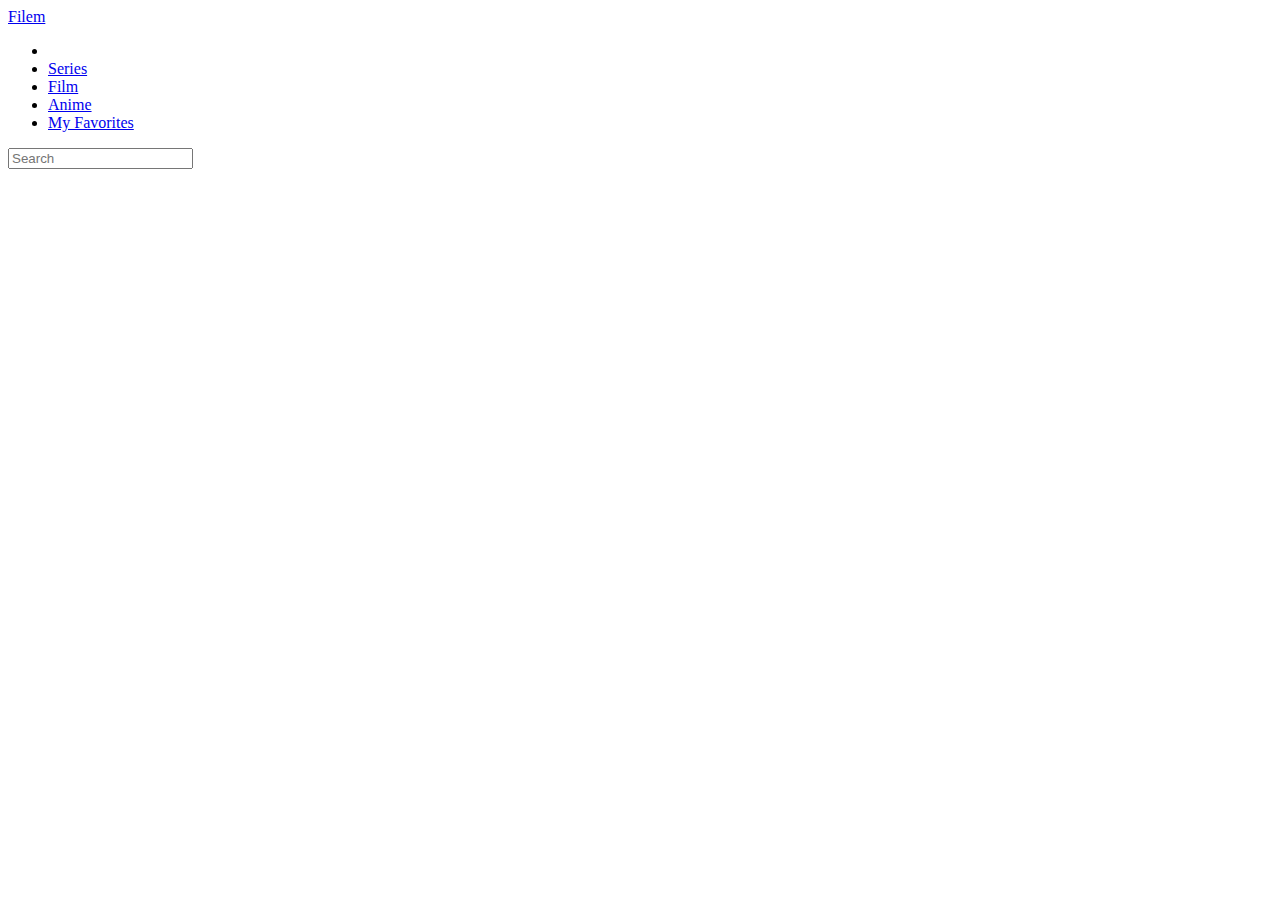
==== anime.html @ 7fe80259 "first commit" ====
<!DOCTYPE html>
<html lang="en">
<head>
    <meta charset="UTF-8">
    <meta name="viewport" content="width=device-width, initial-scale=1.0">
    <title>Anime</title>
</head>

<body>
    <header>
        <a href="index.html" class="logo">Filem</a>
        <ul class="nav">
            <li><a href="index.html"><i class="fa fa-home" aria-hidden="true"></i></a></li>
            <li><a href="series.html">Series</a></li>
            <li><a href="film.html">Film</a></li>
            <li><a href="anime.html">Anime</a></li>
            <li><a href="myfav.html">My Favorites</a></li>
        </ul>
        <div class="search">
            <input type="text" placeholder="Search" />
            <i class="fa fa-search" aria-hidden="true"></i>
        </div>
    </header>
</body>
</html>
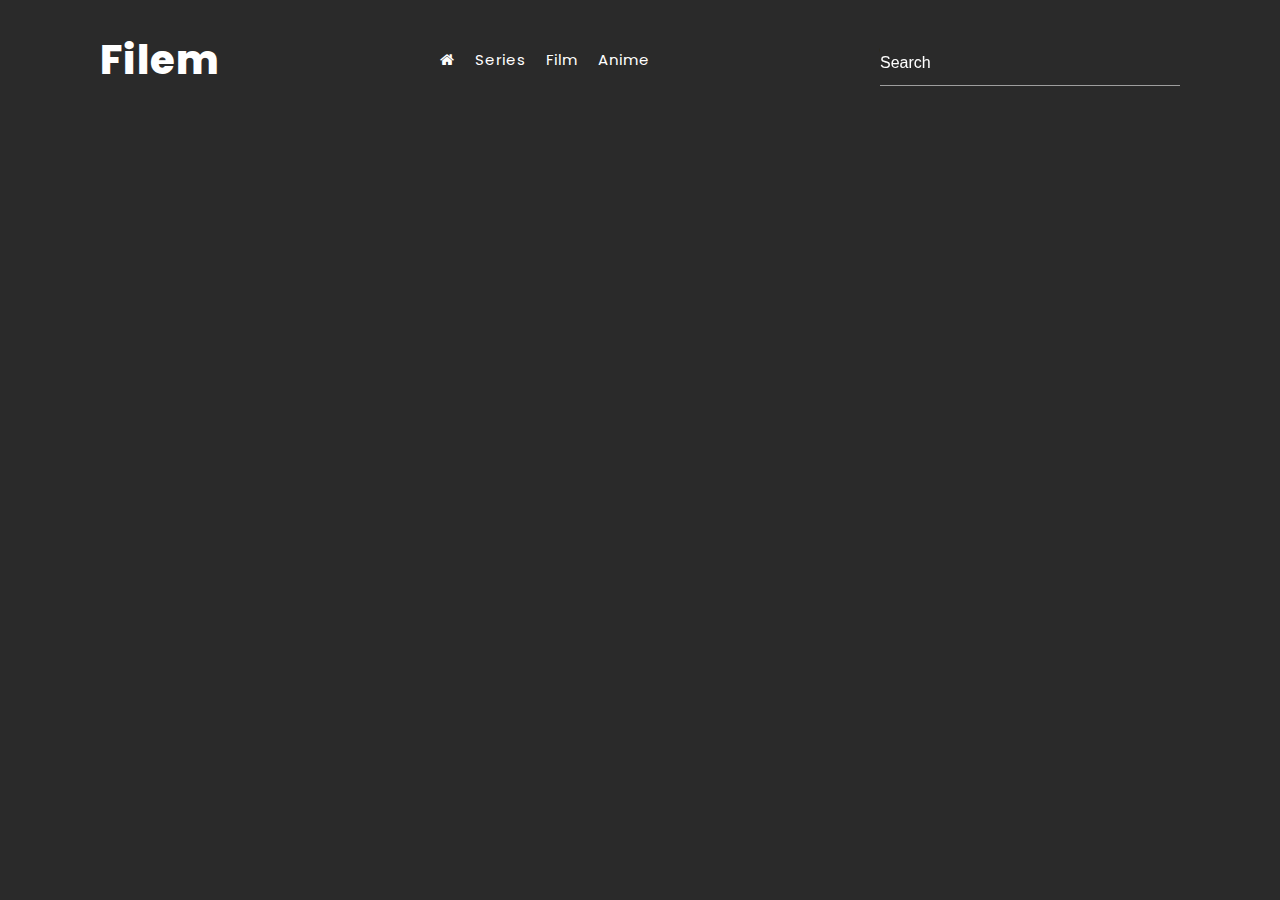
==== commit e24f81be: "Update Css" ====
--- a/anime.html
+++ b/anime.html
@@ -3,7 +3,10 @@
 <head>
     <meta charset="UTF-8">
     <meta name="viewport" content="width=device-width, initial-scale=1.0">
-    <title>Anime</title>
+    <link rel="stylesheet" href="font-awesome-4.7.0/css/font-awesome.css" />
+    <link rel="stylesheet" href="https://cdnjs.cloudflare.com/ajax/libs/materialize/1.0.0/css/materialize.min.css">
+    <link rel="stylesheet" href="style.css">
+    <title>Movie Website | Anime</title>
 </head>
 
 <body>
@@ -14,7 +17,6 @@
             <li><a href="series.html">Series</a></li>
             <li><a href="film.html">Film</a></li>
             <li><a href="anime.html">Anime</a></li>
-            <li><a href="myfav.html">My Favorites</a></li>
         </ul>
         <div class="search">
             <input type="text" placeholder="Search" />
--- a/style.css
+++ b/style.css
@@ -0,0 +1,326 @@
+@import url('https://fonts.googleapis.com/css2?family=Poppins:ital,wght@0,100;0,200;0,300;0,400;0,500;0,600;0,700;0,800;0,900;1,100;1,200;1,300;1,400;1,500;1,600;1,700;1,800;1,900&display=swap');
+*{
+    margin: 0;
+    padding: 0;
+    box-sizing: border-box;
+}
+
+:root{
+    --primary: #ff3700;
+}
+
+body{
+    background: #2a2a2a;
+    font-family: 'Poppins', sans-serif;
+}
+header{
+    position: absolute;
+    top: 0;
+    left: 0;
+    width: 100%;
+    display: flex;
+    justify-content: space-between;
+    align-items: center;
+    padding: 30px 100px;
+    z-index: 10;
+ }
+
+ .logo{
+    font-size: 40px;
+    color: #ffffffff;
+    letter-spacing: 1px;
+    font-weight: 800;
+ }
+
+.nav {
+    display: flex;
+}
+
+.nav li{
+    list-style: none;
+    margin: 5px;
+}
+
+.nav li a {
+    color: #ffffffff;
+    text-decoration: none;
+    font-weight: 400;
+    letter-spacing: 1px;
+    cursor: pointer;
+    transition: 0.3s;
+    margin-right: 10px !important;
+}
+
+.nav li:hover a {
+    color: var(--primary);
+}
+
+.search {
+    position: relative;
+    width: 300px;
+    height: 40px;
+}
+
+.search input {
+    position: absolute;
+    left: 0;
+    top: 0;
+    width: 100%;
+    height: 100%;
+    color: #ffffff; 
+    background: transparent; 
+    border: 1px solid rgba(255, 255, 255, 0.5);
+    border-radius: 4px;
+    padding: 8px; 
+    box-sizing: border-box;
+    backdrop-filter: blur(100px);
+}
+
+.search input::placeholder{
+    color: #ffffff;
+}
+
+.banner{
+    position: relative;
+    width: 100%;
+    min-height: 100vh;
+    padding: 0 100px;
+    display: flex;
+    justify-content: space-between;
+    align-items: center;
+    background: rgba(0, 0, 0, 0.5);
+    background-size:  cover;
+    background-position: center;
+    overflow: hidden;
+    transition: 0.5;
+}
+
+.banner::before{
+    position: absolute;
+    content: '';
+    top: 0;
+    left: 0;
+    right: 0;
+    bottom: 0;
+    width: 100%;
+    height: 100%;
+    background: #2a2a2a;
+}
+
+.content {
+    position: relative;
+    max-width: 550px;
+    display: none;
+    visibility: hidden;
+    transform: scale(0);
+    transition: 0.5s;
+}
+
+.content.active {
+    display: block;
+    padding: 0;
+    visibility: visible;
+    transform: scale(1);
+    transition: 0.5s;
+}
+
+.header-title {
+    color: #fff;
+    font-weight: 600;
+    display: -webkit-box;
+    -webkit-box-orient: vertical;
+    overflow: hidden;
+    text-overflow: ellipsis;
+    -webkit-line-clamp: 2
+}
+
+
+.movie-title{
+    max-width: 250px;
+}
+
+.banner .content h4{
+    color: rgba(255, 255, 255, 0.5);
+    font-weight: 400;
+    font-size: 30px;
+}
+
+.banner .content h4 span{
+    padding: 0 10px;
+    border-right: 1px solid rgba(255, 255, 255, 0.5);
+}
+
+.banner .content h4 span:last-child{
+    padding-left: 0;
+}
+
+.banner .content h4 span:last-child{
+    border-right: 0;
+}
+
+.banner .content h4 span i{
+    background: var(--primary);
+    color: #ffffff;
+    padding: 0 8px;
+    display: inline-block;
+    border-radius: 2px;
+}
+
+.banner .content p{
+    font-size: lem;
+    font-weight: 300;
+    line-height: 1.5em;
+    color: #ffffff;
+    margin: 10px 0 20px;
+}
+
+.banner .content .button {
+    position: relative;
+}
+
+.banner .content .button a{
+    position: relative;
+    display: inline-block;
+    margin-right: 10px;
+    background: var(--primary);
+    color: #ffffff;
+    padding: 6px 20px;
+    text-decoration: none;
+    font-weight: 500;
+    letter-spacing: 1px;
+    text-transform: uppercase;
+    transition: 0.5s;
+    cursor: pointer;
+}
+
+.banner .content .button a:nth-child(2){
+    background: rgba(0, 0, 0, 0.5);
+    border: 1px solid rgba(255, 255, 255, 0.2);
+}
+
+.banner .content .button a:hover:nth-child(2){
+    background: var(--primary);
+}
+
+.banner .carousel-box{
+    position: relative;
+    min-width: 550px;
+    min-height: 300px;
+    display: flex;
+    justify-content: center;
+    align-items: center;
+    background: rgba(0, 0, 0, 0.2);
+    box-shadow: 20px 20px 50px rgba(0, 0, 0, 0.5);
+    border: 1px solid rgba(255, 255, 255, 0.1);
+    backdrop-filter: blur(20px);
+    border-radius: 10px;
+}
+
+.carousel {
+    position: relative;
+    height: 300px;
+    width: 500px;
+    perspective: 1300;
+}
+
+.carousel .carousel-item{
+    width: 150px;
+    height: 300px;
+    cursor: pointer;
+}
+
+.carousel .carousel-item img{
+    height: 235px;
+    border-radius: 10px;
+    transform: translateX(1px) translateY(30px);
+    object-fit: cover;
+    object-position: center;
+}
+
+.play{
+    position: absolute;
+    bottom: 50px;
+    left: 100px;
+    display: inline-flex;
+    justify-content: flex-start;
+    align-items: center;
+    color: #ffffff;
+    text-decoration: none;
+    text-transform: uppercase;
+    font-weight: 500;
+    letter-spacing: 1px;
+    cursor: pointer !important;
+    transition: 0.3s;
+}   
+
+.play i {
+    margin-right: 10px;
+    font-size: 40px;
+    cursor: pointer !important;
+}
+
+.play :hover {
+    color: var(--primary);
+}
+
+.sci {
+    position: absolute;
+    bottom: 50px;
+    right: 100px;
+    display: inline-flex;
+    justify-content: center;
+    align-items: center;
+    gap: 25px;
+}
+
+.sci a {
+    color: #ffffff;
+    text-decoration: none;
+    text-transform: uppercase;
+    font-weight: 500;
+    letter-spacing: 1px;
+    font-size: 25px;
+    transition: 0.3s;
+    cursor: pointer;
+}
+
+.sci a:hover {
+    color: var(--primary);
+}
+
+.trailer {
+    position:fixed;
+    top: 50%;
+    left: 50%;
+    transform: translate(-50%,-50%);
+    z-index: 100;
+    width: 100%;
+    height: 100%;
+    display: flex;
+    justify-content: center;
+    align-items: center;
+    backdrop-filter: blur(20px);
+    visibility: hidden;
+    opacity: 0;
+    transition: 0.5s;
+}
+
+.trailer.active {
+    visibility:visible;
+    opacity: 1;
+}
+
+.trailer.video {
+    max-width: 900px;
+    outline: none;
+}
+
+.close { 
+    position: absolute;
+    top: 30px;
+    right: 30px;
+    cursor: pointer;
+    filter: invert(1);
+    max-width: 30px;
+
+}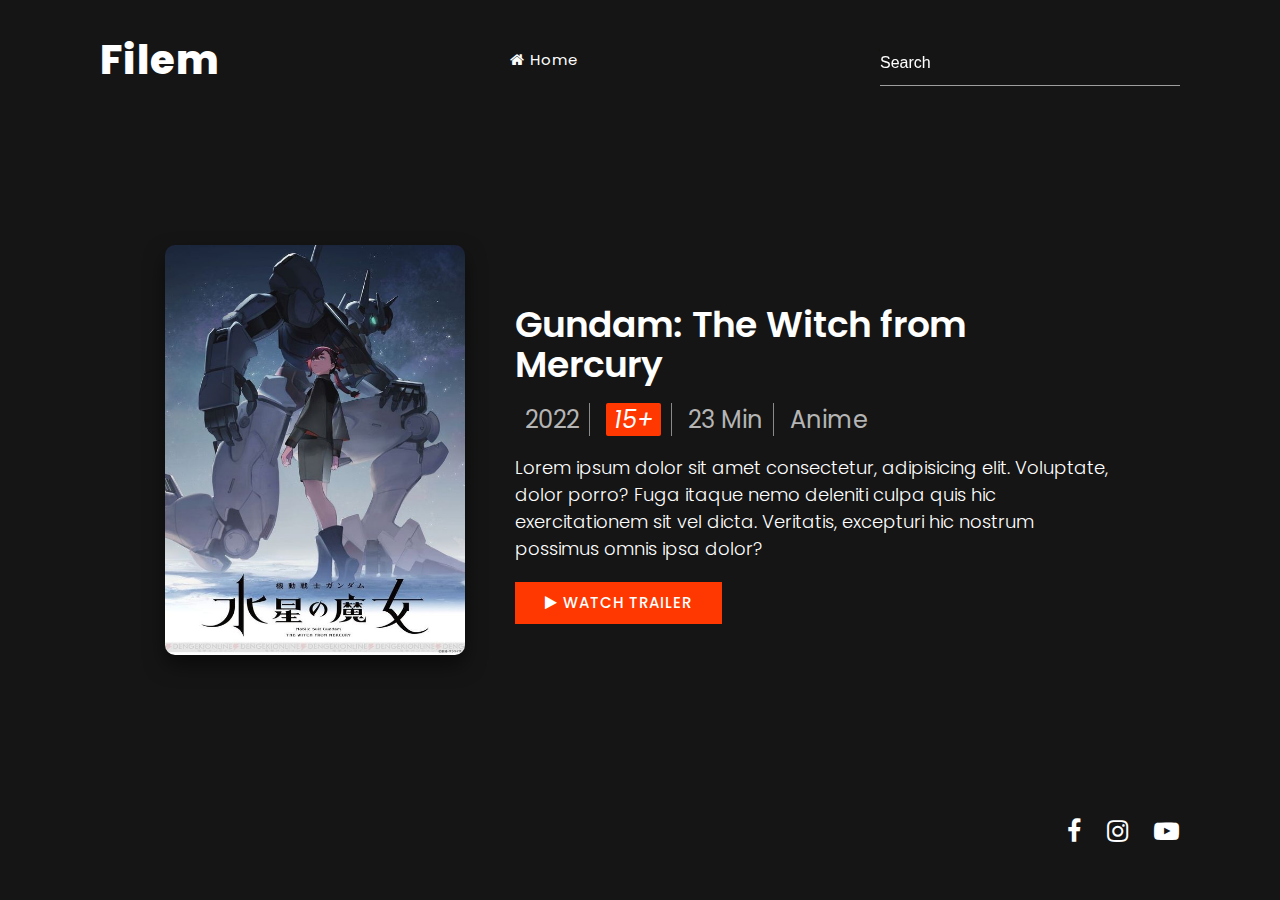
==== commit a335b209: "All Features Completed" ====
--- a/anime.html
+++ b/anime.html
@@ -1,27 +1,537 @@
 <!DOCTYPE html>
 <html lang="en">
 <head>
-    <meta charset="UTF-8">
-    <meta name="viewport" content="width=device-width, initial-scale=1.0">
+    <meta charset="UTF-8"/>
+    <meta name="viewport" content="width=device-width, initial-scale=1.0" />
     <link rel="stylesheet" href="font-awesome-4.7.0/css/font-awesome.css" />
     <link rel="stylesheet" href="https://cdnjs.cloudflare.com/ajax/libs/materialize/1.0.0/css/materialize.min.css">
-    <link rel="stylesheet" href="style.css">
-    <title>Movie Website | Anime</title>
+    <style>
+        @import url('https://fonts.googleapis.com/css2?family=Poppins:ital,wght@0,100;0,200;0,300;0,400;0,500;0,600;0,700;0,800;0,900;1,100;1,200;1,300;1,400;1,500;1,600;1,700;1,800;1,900&display=swap');
+        * {
+            margin: 0;
+            padding: 0;
+            box-sizing: border-box;
+        }
+        
+        :root {
+            --primary: #ff3700;
+        }
+        
+        body {
+            background: #2a2a2a;
+            font-family: 'Poppins', sans-serif;
+        }
+        
+        header {
+            position: absolute;
+            top: 0;
+            left: 0;
+            width: 100%;
+            display: flex;
+            justify-content: space-between;
+            align-items: center;
+            padding: 30px 100px;
+            z-index: 10;
+        }
+        
+        .logo {
+            font-size: 40px;
+            color: #ffffffff;
+            letter-spacing: 1px;
+            font-weight: 800;
+        }
+        
+        .nav {
+            display: flex;
+        }
+        
+        .nav li {
+            list-style: none;
+            margin: 5px;
+        }
+        
+        .nav li a {
+            color: #ffffffff;
+            text-decoration: none;
+            font-weight: 400;
+            letter-spacing: 1px;
+            cursor: pointer;
+            transition: 0.3s;
+            margin-right: 10px !important;
+        }
+        
+        .nav li:hover a {
+            color: var(--primary);
+        }
+        
+        .search {
+            position: relative;
+            width: 300px;
+            height: 40px;
+        }
+        
+        .search input {
+            position: absolute;
+            left: 0;
+            top: 0;
+            width: 100%;
+            height: 100%;
+            color: #ffffff; 
+            background: transparent; 
+            border: 1px solid rgba(255, 255, 255, 0.5);
+            border-radius: 4px;
+            padding: 8px; 
+            box-sizing: border-box;
+            backdrop-filter: blur(100px);
+        }
+        
+        .search input::placeholder {
+            color: #ffffff;
+        }
+        
+        .banner {
+            position: relative;
+            width: 100%;
+            min-height: 100vh;
+            padding: 0 100px;
+            display: flex;
+            justify-content: space-between;
+            align-items: center;
+            background: rgba(0, 0, 0, 0.5);
+            background-size:  cover;
+            background-position: center;
+            overflow: hidden;
+            transition: 0.5;
+        }
+        
+        .banner::before {
+            position: absolute;
+            content: '';
+            top: 0;
+            left: 0;
+            right: 0;
+            bottom: 0;
+            width: 100%;
+            height: 100%;
+            background: #2a2a2a;
+        }
+        
+        .content {
+            position: relative;
+            max-width: 550px;
+            display: none;
+            visibility: hidden;
+            transform: scale(0);
+            transition: 0.5s;
+        }
+        
+        .content.active {
+            display: block;
+            padding: 0;
+            visibility: visible;
+            transform: scale(1);
+            transition: 0.5s;
+        }
+        
+        .header-title {
+            color: #fff;
+            font-weight: 600;
+            display: -webkit-box;
+            -webkit-box-orient: vertical;
+            overflow: hidden;
+            text-overflow: ellipsis;
+            -webkit-line-clamp: 2;
+        }
+        
+        .movie-title {
+            max-width: 250px;
+        }
+        
+        .banner .content h4 {
+            color: rgba(255, 255, 255, 0.5);
+            font-weight: 400;
+            font-size: 30px;
+        }
+        
+        .banner .content h4 span {
+            padding: 0 10px;
+            border-right: 1px solid rgba(255, 255, 255, 0.5);
+        }
+        
+        .banner .content h4 span:last-child {
+            padding-left: 0;
+        }
+        
+        .banner .content h4 span:last-child {
+            border-right: 0;
+        }
+        
+        .banner .content h4 span i {
+            background: var(--primary);
+            color: #ffffff;
+            padding: 0 8px;
+            display: inline-block;
+            border-radius: 2px;
+        }
+        
+        .banner .content p {
+            font-size: lem;
+            font-weight: 300;
+            line-height: 1.5em;
+            color: #ffffff;
+            margin: 10px 0 20px;
+        }
+        
+        .banner .content .button {
+            position: relative;
+        }
+        
+        .banner .content .button a {
+            position: relative;
+            display: inline-block;
+            margin-right: 10px;
+            background: var(--primary);
+            color: #ffffff;
+            padding: 6px 20px;
+            text-decoration: none;
+            font-weight: 500;
+            letter-spacing: 1px;
+            text-transform: uppercase;
+            transition: 0.5s;
+            cursor: pointer;
+        }
+        
+        .banner .content .button a:nth-child(2) {
+            background: rgba(0, 0, 0, 0.5);
+            border: 1px solid rgba(255, 255, 255, 0.2);
+        }
+        
+        .banner .content .button a:hover:nth-child(2) {
+            background: var(--primary);
+        }
+        
+        .banner .carousel-box {
+            position: relative;
+            min-width: 550px;
+            min-height: 300px;
+            display: flex;
+            justify-content: center;
+            align-items: center;
+            background: rgba(0, 0, 0, 0.2);
+            box-shadow: 20px 20px 50px rgba(0, 0, 0, 0.5);
+            border: 1px solid rgba(255, 255, 255, 0.1);
+            backdrop-filter: blur(20px);
+            border-radius: 10px;
+        }
+        
+        .carousel {
+            position: relative;
+            height: 300px;
+            width: 500px;
+            perspective: 1300;
+        }
+        
+        .carousel .carousel-item {
+            width: 150px;
+            height: 300px;
+            cursor: pointer;
+        }
+        
+        .carousel .carousel-item img {
+            height: 235px;
+            border-radius: 10px;
+            transform: translateX(1px) translateY(30px);
+            object-fit: cover;
+            object-position: center;
+        }
+        
+        .play {
+            position: absolute;
+            bottom: 50px;
+            left: 100px;
+            display: inline-flex;
+            justify-content: flex-start;
+            align-items: center;
+            color: #ffffff;
+            text-decoration: none;
+            text-transform: uppercase;
+            font-weight: 500;
+            letter-spacing: 1px;
+            cursor: pointer !important;
+            transition: 0.3s;
+        }
+        
+        .play i {
+            margin-right: 10px;
+            font-size: 40px;
+            cursor: pointer !important;
+        }
+        
+        .play:hover {
+            color: var(--primary);
+        }
+        
+        .sci {
+            position: absolute;
+            bottom: 50px;
+            right: 100px;
+            display: inline-flex;
+            justify-content: center;
+            align-items: center;
+            gap: 25px;
+        }
+        
+        .sci a {
+            color: #ffffff;
+            text-decoration: none;
+            text-transform: uppercase;
+            font-weight: 500;
+            letter-spacing: 1px;
+            font-size: 25px;
+            transition: 0.3s;
+            cursor: pointer;
+        }
+        
+        .sci a:hover {
+            color: var(--primary);
+        }
+        
+        .trailer {
+            position: fixed;
+            top: 50%;
+            left: 50%;
+            transform: translate(-50%,-50%);
+            z-index: 100;
+            width: 100%;
+            height: 100%;
+            display: flex;
+            justify-content: center;
+            align-items: center;
+            backdrop-filter: blur(20px);
+            visibility: hidden;
+            opacity: 0;
+            transition: 0.5s;
+        }
+        
+        .trailer.active {
+            visibility: visible;
+            opacity: 1;
+        }
+        
+        .trailer video {
+            width: 800px;
+            height: 500px;
+            border: 5px solid rgba(255, 255, 255, 0.5);
+        }
+        
+        .trailer .fa {
+            position: absolute;
+            top: 50px;
+            right: 100px;
+            color: #ffffff;
+            font-size: 30px;
+            cursor: pointer;
+        }
+        
+        .detail-banner {
+            position: relative;
+            width: 100%;
+            min-height: 100vh;
+            padding: 100px;
+            display: flex;
+            justify-content: center;
+            align-items: center;
+            background: rgba(0, 0, 0, 0.5) !important;
+            background-size: cover !important;
+            background-position: center !important;
+            overflow: hidden !important;
+        }
+        
+        .detail-content {
+            display: flex;
+            gap: 50px;
+            align-items: center;
+        }
+        
+        .detail-poster {
+            width: 300px !important;
+            height: 410px !important;
+            border-radius: 10px !important;
+            box-shadow: 0 10px 20px rgba(0, 0, 0, 0.5) !important;
+        }
+        
+        .detail-info {
+            max-width: 600px !important;
+        }
+        
+        .detail-title {
+            color: #ffffff !important;
+            font-size: 36px !important;
+            font-weight: 600 !important;
+            margin-bottom: 20px !important;
+        }
+        
+        .detail-info h4 {
+            color: rgba(255, 255, 255, 0.7) !important;
+            font-weight: 400 !important;
+            font-size: 24px !important;
+            margin-bottom: 20px !important;
+        }
+        
+        .detail-info h4 span {
+            padding: 0 10px !important;
+            border-right: 1px solid rgba(255, 255, 255, 0.5) !important;
+        }
+        
+        .detail-info h4 span:last-child {
+            border-right: none !important;
+        }
+        
+        .detail-info h4 span i {
+            background: var(--primary) !important;
+            color: #ffffff !important;
+            padding: 0 8px !important;
+            border-radius: 2px !important;
+        }
+        
+        .detail-info .synopsis {
+            font-size: 18px !important;
+            font-weight: 300 !important;
+            line-height: 1.5em !important;
+            color: #ffffff !important;
+            margin-bottom: 20px !important;
+        }
+        
+        .detail-info .button a {
+            display: inline-block !important;
+            background: var(--primary) !important;
+            color: #ffffff !important;
+            padding: 10px 30px !important;
+            text-decoration: none !important;
+            font-weight: 500 !important;
+            letter-spacing: 1px !important;
+            text-transform: uppercase !important;
+            transition: 0.5s !important;
+            cursor: pointer !important;
+        }
+        
+        .detail-info .button a:hover {
+            background: #e02e00 !important;
+        }
+        
+        .sci {
+            position: absolute !important;
+            bottom: 50px !important;
+            right: 100px !important;
+            display: inline-flex !important;
+            justify-content: center !important;
+            align-items: center !important;
+            gap: 25px !important;
+        }
+        
+        .sci a {
+            color: #ffffff !important;
+            text-decoration: none !important;
+            text-transform: uppercase !important;
+            font-weight: 500 !important;
+            letter-spacing: 1px !important;
+            font-size: 25px !important;
+            transition: 0.3s !important;
+            cursor: pointer !important;
+        }
+        
+        .sci a:hover {
+            color: var(--primary) !important;
+        }
+        .trailer {
+            position:fixed;
+            top: 50%;
+            left: 50%;
+            transform: translate(-50%,-50%);
+            z-index: 100;
+            width: 100%;
+            height: 100%;
+            display: flex;
+            justify-content: center;
+            align-items: center;
+            backdrop-filter: blur(20px);
+            visibility: hidden;
+            opacity: 0;
+            transition: 0.5s;
+        }
+
+        .trailer.active {
+            visibility:visible;
+            opacity: 1;
+        }
+
+        .trailer.video {
+            max-width: 900px;
+            outline: none;
+        }
+
+        .close { 
+            position: absolute;
+            top: 30px;
+            right: 30px;
+            cursor: pointer;
+            filter: invert(1);
+            max-width: 30px;
+
+        }
+    </style>
+    <title>Movie Website | Detail Page</title>
 </head>
-
 <body>
     <header>
         <a href="index.html" class="logo">Filem</a>
         <ul class="nav">
-            <li><a href="index.html"><i class="fa fa-home" aria-hidden="true"></i></a></li>
-            <li><a href="series.html">Series</a></li>
-            <li><a href="film.html">Film</a></li>
-            <li><a href="anime.html">Anime</a></li>
+            <li><a href="index.html"><i class="fa fa-home" aria-hidden="true"></i> Home</a></li>
         </ul>
         <div class="search">
             <input type="text" placeholder="Search" />
             <i class="fa fa-search" aria-hidden="true"></i>
         </div>
     </header>
+    <div class="detail-banner">
+        <div class="detail-content">
+            <img src="./image/GundamWitchPotrait.jpg" alt="Movie Poster" class="detail-poster">
+            <div class="detail-info">
+                <h3 class="detail-title" id="detail-title">Gundam: The Witch from Mercury</h3>
+                <h4>
+                    <span class="year" id="detail-year">2022</span>
+                    <span class="rating"><i id="detail-ageRating">15+</i></span>
+                    <span class="duration" id="detail-minute">23 Min</span>
+                    <span class="genre" id="detail-type">Anime</span>
+                </h4>
+                <p class="synopsis" id="detail-synopsis">
+                    Lorem ipsum dolor sit amet consectetur, adipisicing elit. Voluptate, 
+                    dolor porro? Fuga itaque nemo deleniti culpa quis hic exercitationem sit vel dicta. Veritatis,
+                    excepturi hic nostrum possimus omnis ipsa dolor?
+                </p>
+                <div class="button">
+                    <a href="#" onClick="toggleVideo();"><i class="fa fa-play" aria-hidden="true"></i> Watch Trailer</a>
+                </div>
+        </div>
+        <ul class="sci">
+            <li><a href="https://www.facebook.com/cinema21/?locale=id_ID"><i class="fa fa-facebook" aria-hidden="true"></i></a></li>
+            <li><a href="https://www.instagram.com/netflixid/"><i class="fa fa-instagram" aria-hidden="true"></i></a></li>
+            <li><a href="https://www.youtube.com/@WindahBasudara"><i class="fa fa-youtube-play" aria-hidden="true"></i></a></li>
+        </ul>
+        <div class="trailer">
+            <video controls> 
+                <source src="./assets/NetflixIntro.mp4" type="video/mp4">
+            </video>
+            <img 
+                class="close" 
+                src="./image/close.png" 
+                alt=""
+                onClick = "toggleVideo();"
+            />
+        </div>
+    </div>
+    <script src="https://code.jquery.com/jquery-3.7.1.js"></script>
+    <script src="https://cdnjs.cloudflare.com/ajax/libs/materialize/1.0.0/js/materialize.min.js"></script>
+    <script src="script.js"></script>
 </body>
-</html>+</html>
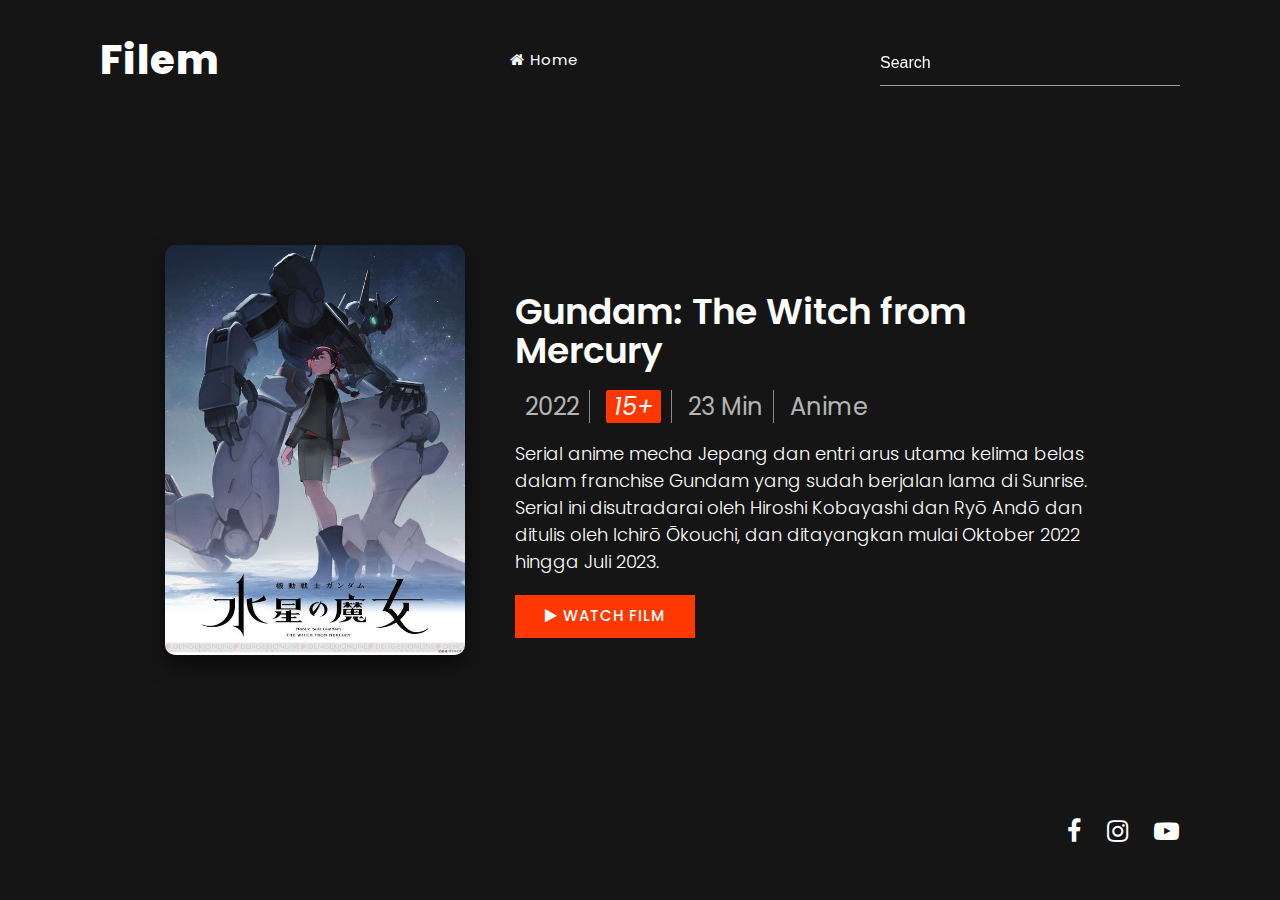
==== commit 1a425d1c: "Update" ====
--- a/anime.html
+++ b/anime.html
@@ -505,12 +505,10 @@
                     <span class="genre" id="detail-type">Anime</span>
                 </h4>
                 <p class="synopsis" id="detail-synopsis">
-                    Lorem ipsum dolor sit amet consectetur, adipisicing elit. Voluptate, 
-                    dolor porro? Fuga itaque nemo deleniti culpa quis hic exercitationem sit vel dicta. Veritatis,
-                    excepturi hic nostrum possimus omnis ipsa dolor?
+                    Serial anime mecha Jepang dan entri arus utama kelima belas dalam franchise Gundam yang sudah berjalan lama di Sunrise. Serial ini disutradarai oleh Hiroshi Kobayashi dan Ryō Andō dan ditulis oleh Ichirō Ōkouchi, dan ditayangkan mulai Oktober 2022 hingga Juli 2023.
                 </p>
                 <div class="button">
-                    <a href="#" onClick="toggleVideo();"><i class="fa fa-play" aria-hidden="true"></i> Watch Trailer</a>
+                    <a href="#" onClick="toggleVideo();"><i class="fa fa-play" aria-hidden="true"></i> Watch Film</a>
                 </div>
         </div>
         <ul class="sci">
